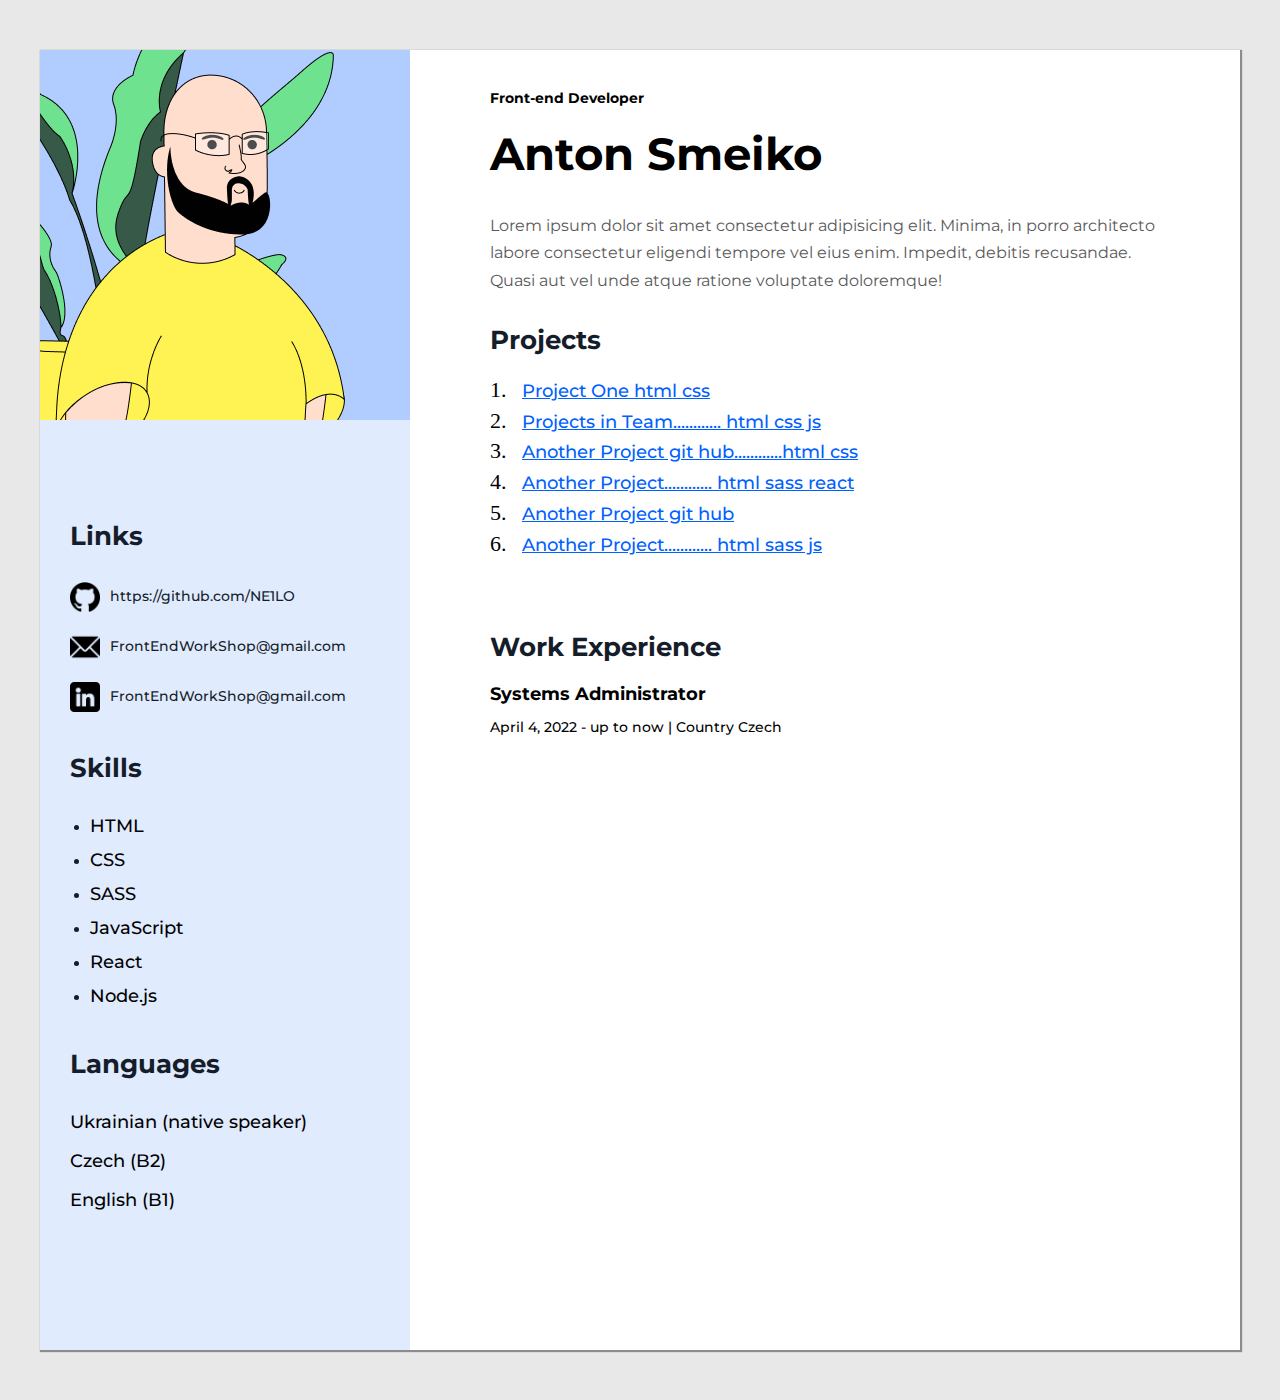
==== index.html @ 7944eb45 "remove folder" ====
<!DOCTYPE html>
<html lang="en">
  <head>
    <meta charset="UTF-8" />
    <meta name="viewport" content="width=device-width, initial-scale=1.0" />
    <title>Document</title>
    <link rel="preconnect" href="https://fonts.googleapis.com" />
    <link rel="preconnect" href="https://fonts.gstatic.com" crossorigin />
    <link
      href="https://fonts.googleapis.com/css2?family=Montserrat:wght@400;500;700&display=swap"
      rel="stylesheet"
    />
    <link rel="stylesheet" href="./css/coomon.css" />
    <link rel="stylesheet" href="./css/style.css" />
    <link rel="stylesheet" href="./css/right-bar.css" />
  </head>
  <body>
    <div class="resume">
      <div class="right-bar-wraper">
        <header class="header">
          <div class="header-content">
            <h4 class="subtitle-header">Front-end Developer</h4>
            <h1 class="title">Anton Smeiko</h1>
            <p class="pharagraph-header">
              Lorem ipsum dolor sit amet consectetur adipisicing elit. Minima,
              in porro architecto labore consectetur eligendi tempore vel eius
              enim. Impedit, debitis recusandae. Quasi aut vel unde atque
              ratione voluptate doloremque!
            </p>
          </div>
        </header>

        <div class="right-bar">
          <section class="projects">
            <h3 class="subtitle-text-right">Projects</h3>
            <ol class="ordered-list">
              <li class="ordered-list-item">
                <a class="ordered-list-item-link" href="#"
                  >Project One html css</a
                >
              </li>
              <li class="ordered-list-item">
                <a class="ordered-list-item-link" href="#"
                  >Projects in Team............ html css js</a
                >
              </li>
              <li class="ordered-list-item">
                <a class="ordered-list-item-link" href="#"
                  >Another Project git hub............html css</a
                >
              </li>
              <li class="ordered-list-item">
                <a class="ordered-list-item-link" href="#"
                  >Another Project............ html sass react</a
                >
              </li>
              <li class="ordered-list-item">
                <a class="ordered-list-item-link" href="#"
                  >Another Project git hub</a
                >
              </li>
              <li class="ordered-list-item">
                <a class="ordered-list-item-link" href="#"
                  >Another Project............ html sass js</a
                >
              </li>
            </ol>
          </section>
          <section class="experience">
            <h3 class="subtitle-text-right">Work Experience</h3>
            <div>
              <h4 class="experience-text">Systems Administrator</h4>
              <p class="pharagraph-experience">
                April 4, 2022 - up to now | Country Czech
              </p>
            </div>
          </section>
        </div>
      </div>

      <div class="left-bar">
        <section class="section-img">
          <img
            width="370"
            height="370"
            src="./img/Frame 1.png"
            alt="My photo"
          />
        </section>
        <div class="left-bar-info">
          <section class="contacts">
            <h3 class="subtitle-text">Links</h3>
            <ul class="contacts-list">
              <li class="contacts-list-item">
                <img
                  width="30"
                  height="30"
                  src="./img/github_733609.png"
                  alt="icon git hub"
                />
                <a
                  class="git-hub-link"
                  href="https://github.com/NE1LO"
                  target="_blank"
                  >https://github.com/NE1LO</a
                >
              </li>

              <li class="contacts-list-item">
                <img
                  width="30"
                  height="30"
                  src="./img/email_542689.png"
                  alt="icon email"
                />
                <a
                  class="email-link"
                  href="
                  emailto:FrontEndWorkShop@gmail.com"
                  >FrontEndWorkShop@gmail.com</a
                >
              </li>

              <li class="contacts-list-item">
                <img
                  width="30"
                  height="30"
                  src="./img/linkedin_3536569.png"
                  alt="icon git hub"
                />
                <a
                  class="linkedin-link"
                  href="mailto:FrontEndWorkShop@gmail.com"
                  target="_blank"
                  >FrontEndWorkShop@gmail.com</a
                >
              </li>
            </ul>
          </section>
          <section class="skills">
            <h3 class="subtitle-text">Skills</h3>
            <ul class="skills-list">
              <li class="skills-list-item">
                <p class="pharagraph">HTML</p>
              </li>
              <li class="skills-list-item">
                <p class="pharagraph">CSS</p>
              </li>
              <li class="skills-list-item">
                <p class="pharagraph">SASS</p>
              </li>
              <li class="skills-list-item">
                <p class="pharagraph">JavaScript</p>
              </li>
              <li class="skills-list-item">
                <p class="pharagraph">React</p>
              </li>
              <li class="skills-list-item">
                <p class="pharagraph">Node.js</p>
              </li>
            </ul>
          </section>
          <section class="lang">
            <h3 class="subtitle-text">Languages</h3>
            <ul class="lang-list">
              <li>
                <p class="pharagraph">Ukrainian (native speaker)</p>
              </li>
              <li>
                <p class="pharagraph">Czech (B2)</p>
              </li>
              <li>
                <p class="pharagraph">English (B1)</p>
              </li>
            </ul>
          </section>
        </div>
      </div>
    </div>
  </body>
</html>
---- css/coomon.css ----
body {
  padding: 0;
  margin: 0;
  background-color: #e8e8e8;
}

h1,
h2,
h3,
h4,
h5,
h6,
p {
  margin-top: 0px;
  margin-bottom: 0px;
}

ul,
ol {
  padding-left: 0px;
  margin-top: 0px;
  margin-bottom: 0px;
  list-style-type: none;
}

img {
  display: block;
}

a {
  text-decoration: none;
}
---- css/style.css ----
.resume {
  background-color: rgba(255, 246, 144, 0.512);
  max-width: 1200px;
  height: 1300px;
  margin: 50px auto;
  display: flex;
  flex-direction: row-reverse;
  box-shadow: 1px 1px 1px 1px rgb(140, 140, 140);
}

/* --------------------------------------------------- */

.left-bar {
  width: 370px;
  display: flex;
  flex-direction: column;
  background: #e0ebfe;
}

/* -----------------------LEFT____BAR-------------------------- */

.left-bar-info {
  padding: 100px 30px;
}

.contacts,
.skills {
  padding-bottom: 40px;
}

.subtitle-text {
  color: #161d2a;
  font-family: Montserrat;
  font-size: 26px;
  font-weight: 700;
  line-height: normal;
  padding-bottom: 30px;
}

.contacts-list {
  display: flex;
  flex-direction: column;
  gap: 20px;
}

.contacts-list-item {
  display: flex;
  align-items: center;
  gap: 10px;
}

.git-hub-link,
.email-link,
.linkedin-link {
  color: #161d2a;
  font-family: Montserrat;
  font-size: 14px;
  font-weight: 500;
  line-height: 171%;
}

.git-hub-link:hover,
.email-link:hover,
.linkedin-link:hover {
  color: blue;
}

/* skills */

.skills-list {
  display: flex;
  flex-direction: column;
  gap: 10px;
}

.skills-list-item {
  list-style-type: disc;
  color: #161d2a;
  margin-left: 20px;
}

.pharagraph {
  color: #000000;
  font-family: Montserrat;
  font-size: 18px;
  font-style: normal;
  font-weight: 500;
  line-height: 24px; /* 171.429% */
}

/* lang */

.lang-list {
  display: flex;
  flex-direction: column;
  gap: 15px;
}
---- css/right-bar.css ----
.right-bar-wraper {
  background-color: #ffffff;
  width: 700px;
  padding: 40px 80px;
}

.subtitle-header {
  color: #000;
  font-family: Montserrat;
  font-size: 14px;
  font-weight: 700;
  line-height: 121%;
  padding-bottom: 20px;
}

.title {
  color: #000;
  font-family: Montserrat;
  font-size: 45px;
  font-weight: 700;
  line-height: 122%;
  padding-bottom: 30px;
}

.subtitle-text-right {
  color: #161d2a;
  font-family: Montserrat;
  font-size: 26px;
  font-weight: 700;
  padding-bottom: 20px;
}

.pharagraph-header {
  color: #595959;
  font-family: Montserrat;
  font-size: 16px;
  font-weight: 400;
  line-height: 171%;
  padding-bottom: 30px;
}

.ordered-list {
  list-style-type: decimal;
  list-style-position: inside;
  padding-bottom: 70px;
}

.ordered-list-item::marker {
  font-size: 22px;
}

.ordered-list-item-link {
  color: #005fff;
  font-family: Montserrat;
  font-size: 18px;
  font-weight: 500;
  line-height: 171%;
  text-decoration-line: underline;
  padding-left: 10px;
}

.experience-text {
  color: #000;
  font-family: Montserrat;
  font-size: 18px;
  font-weight: 700;
  line-height: 125%;
  padding-bottom: 15px;
}

.pharagraph-experience {
  color: #000;
  font-family: Montserrat;
  font-size: 14px;
  font-style: normal;
  font-weight: 500;
  line-height: 15px;
}
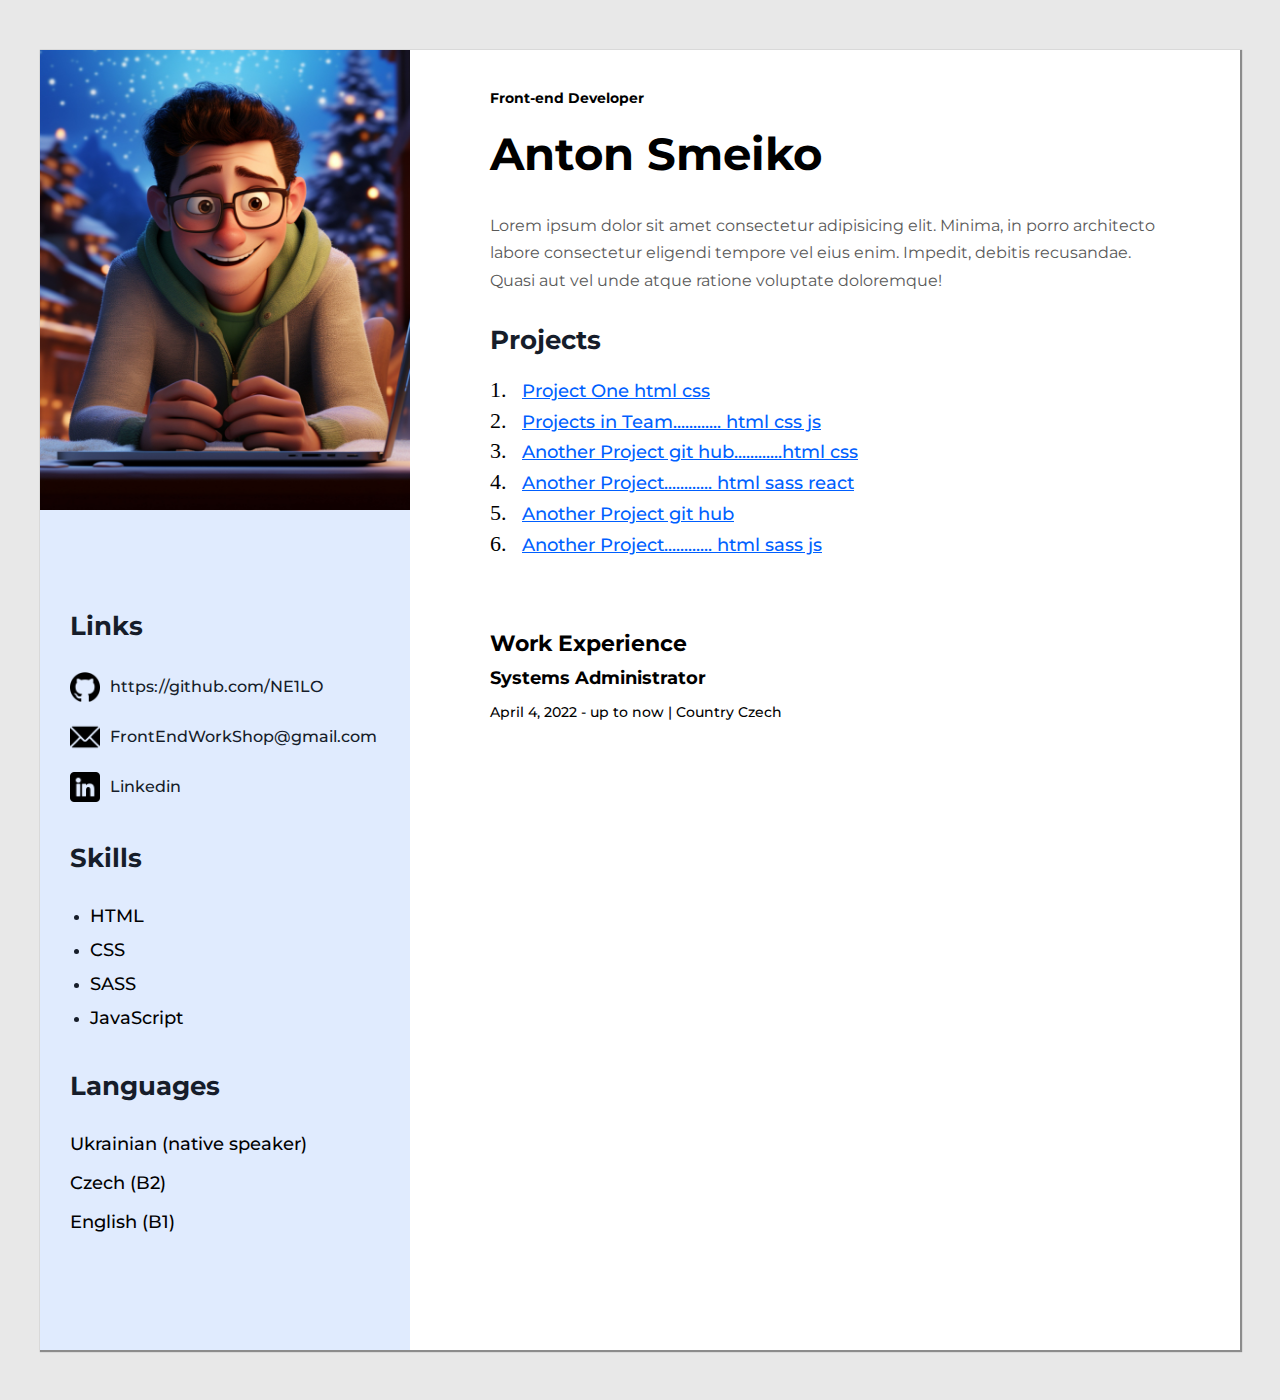
==== commit fcb6a1a4: "update" ====
--- a/index.html
+++ b/index.html
@@ -10,18 +10,16 @@
       href="https://fonts.googleapis.com/css2?family=Montserrat:wght@400;500;700&display=swap"
       rel="stylesheet"
     />
-    <link rel="stylesheet" href="./css/coomon.css" />
     <link rel="stylesheet" href="./css/style.css" />
-    <link rel="stylesheet" href="./css/right-bar.css" />
   </head>
   <body>
     <div class="resume">
-      <div class="right-bar-wraper">
+      <div class="resume__right-bar-wraper">
         <header class="header">
           <div class="header-content">
-            <h4 class="subtitle-header">Front-end Developer</h4>
-            <h1 class="title">Anton Smeiko</h1>
-            <p class="pharagraph-header">
+            <h4 class="header__subtitle">Front-end Developer</h4>
+            <h1 class="header__title">Anton Smeiko</h1>
+            <p class="header__paragraph">
               Lorem ipsum dolor sit amet consectetur adipisicing elit. Minima,
               in porro architecto labore consectetur eligendi tempore vel eius
               enim. Impedit, debitis recusandae. Quasi aut vel unde atque
@@ -32,45 +30,45 @@
 
         <div class="right-bar">
           <section class="projects">
-            <h3 class="subtitle-text-right">Projects</h3>
-            <ol class="ordered-list">
-              <li class="ordered-list-item">
-                <a class="ordered-list-item-link" href="#"
+            <h3 class="projects__subtitle">Projects</h3>
+            <ol class="projects__list">
+              <li class="projects__list-item">
+                <a class="projects__list-item-link" href="#"
                   >Project One html css</a
                 >
               </li>
-              <li class="ordered-list-item">
-                <a class="ordered-list-item-link" href="#"
+              <li class="projects__list-item">
+                <a class="projects__list-item-link" href="#"
                   >Projects in Team............ html css js</a
                 >
               </li>
-              <li class="ordered-list-item">
-                <a class="ordered-list-item-link" href="#"
+              <li class="projects__list-item">
+                <a class="projects__list-item-link" href="#"
                   >Another Project git hub............html css</a
                 >
               </li>
-              <li class="ordered-list-item">
-                <a class="ordered-list-item-link" href="#"
+              <li class="projects__list-item">
+                <a class="projects__list-item-link" href="#"
                   >Another Project............ html sass react</a
                 >
               </li>
-              <li class="ordered-list-item">
-                <a class="ordered-list-item-link" href="#"
+              <li class="projects__list-item">
+                <a class="projects__list-item-link" href="#"
                   >Another Project git hub</a
                 >
               </li>
-              <li class="ordered-list-item">
-                <a class="ordered-list-item-link" href="#"
+              <li class="projects__list-item">
+                <a class="projects__list-item-link" href="#"
                   >Another Project............ html sass js</a
                 >
               </li>
             </ol>
           </section>
           <section class="experience">
-            <h3 class="subtitle-text-right">Work Experience</h3>
+            <h3 class="experience__subtitle">Work Experience</h3>
             <div>
-              <h4 class="experience-text">Systems Administrator</h4>
-              <p class="pharagraph-experience">
+              <h4 class="experience__text">Systems Administrator</h4>
+              <p class="experience__paragraph">
                 April 4, 2022 - up to now | Country Czech
               </p>
             </div>
@@ -79,19 +77,19 @@
       </div>
 
       <div class="left-bar">
-        <section class="section-img">
+        <section class="left-bar__section-img">
           <img
             width="370"
-            height="370"
-            src="./img/Frame 1.png"
+            height="460"
+            src="./img/dev-people.jpg"
             alt="My photo"
           />
         </section>
-        <div class="left-bar-info">
+        <div class="left-bar__info">
           <section class="contacts">
             <h3 class="subtitle-text">Links</h3>
-            <ul class="contacts-list">
-              <li class="contacts-list-item">
+            <ul class="contacts__list">
+              <li class="contacts__list-item">
                 <img
                   width="30"
                   height="30"
@@ -99,14 +97,14 @@
                   alt="icon git hub"
                 />
                 <a
-                  class="git-hub-link"
+                  class="contacts__git-hub-link"
                   href="https://github.com/NE1LO"
                   target="_blank"
                   >https://github.com/NE1LO</a
                 >
               </li>
 
-              <li class="contacts-list-item">
+              <li class="contacts__list-item">
                 <img
                   width="30"
                   height="30"
@@ -114,14 +112,14 @@
                   alt="icon email"
                 />
                 <a
-                  class="email-link"
+                  class="contacts__email-link"
                   href="
-                  emailto:FrontEndWorkShop@gmail.com"
+                  mailto:FrontEndWorkShop@gmail.com"
                   >FrontEndWorkShop@gmail.com</a
                 >
               </li>
 
-              <li class="contacts-list-item">
+              <li class="contacts__list-item">
                 <img
                   width="30"
                   height="30"
@@ -129,40 +127,40 @@
                   alt="icon git hub"
                 />
                 <a
-                  class="linkedin-link"
+                  class="contacts__linkedin-link"
                   href="mailto:FrontEndWorkShop@gmail.com"
                   target="_blank"
-                  >FrontEndWorkShop@gmail.com</a
+                  >Linkedin</a
                 >
               </li>
             </ul>
           </section>
           <section class="skills">
             <h3 class="subtitle-text">Skills</h3>
-            <ul class="skills-list">
-              <li class="skills-list-item">
+            <ul class="skills__list">
+              <li class="skills__list-item">
                 <p class="pharagraph">HTML</p>
               </li>
-              <li class="skills-list-item">
+              <li class="skills__list-item">
                 <p class="pharagraph">CSS</p>
               </li>
-              <li class="skills-list-item">
+              <li class="skills__list-item">
                 <p class="pharagraph">SASS</p>
               </li>
-              <li class="skills-list-item">
+              <li class="skills__list-item">
                 <p class="pharagraph">JavaScript</p>
               </li>
-              <li class="skills-list-item">
+              <!-- <li class="skills__list-item">
+                <p class="pharagraph">TypeScript</p>
+              </li>
+              <li class="skills__list-item">
                 <p class="pharagraph">React</p>
-              </li>
-              <li class="skills-list-item">
-                <p class="pharagraph">Node.js</p>
-              </li>
+              </li> -->
             </ul>
           </section>
           <section class="lang">
             <h3 class="subtitle-text">Languages</h3>
-            <ul class="lang-list">
+            <ul class="lang__list">
               <li>
                 <p class="pharagraph">Ukrainian (native speaker)</p>
               </li>
--- a/css/style.css
+++ b/css/style.css
@@ -1,3 +1,7 @@
+@import url(./coomon.css);
+@import url(./left-bar.css);
+@import url(./right-bar.css);
+
 .resume {
   background-color: rgba(255, 246, 144, 0.512);
   max-width: 1200px;
@@ -7,91 +11,3 @@
   flex-direction: row-reverse;
   box-shadow: 1px 1px 1px 1px rgb(140, 140, 140);
 }
-
-/* --------------------------------------------------- */
-
-.left-bar {
-  width: 370px;
-  display: flex;
-  flex-direction: column;
-  background: #e0ebfe;
-}
-
-/* -----------------------LEFT____BAR-------------------------- */
-
-.left-bar-info {
-  padding: 100px 30px;
-}
-
-.contacts,
-.skills {
-  padding-bottom: 40px;
-}
-
-.subtitle-text {
-  color: #161d2a;
-  font-family: Montserrat;
-  font-size: 26px;
-  font-weight: 700;
-  line-height: normal;
-  padding-bottom: 30px;
-}
-
-.contacts-list {
-  display: flex;
-  flex-direction: column;
-  gap: 20px;
-}
-
-.contacts-list-item {
-  display: flex;
-  align-items: center;
-  gap: 10px;
-}
-
-.git-hub-link,
-.email-link,
-.linkedin-link {
-  color: #161d2a;
-  font-family: Montserrat;
-  font-size: 14px;
-  font-weight: 500;
-  line-height: 171%;
-}
-
-.git-hub-link:hover,
-.email-link:hover,
-.linkedin-link:hover {
-  color: blue;
-}
-
-/* skills */
-
-.skills-list {
-  display: flex;
-  flex-direction: column;
-  gap: 10px;
-}
-
-.skills-list-item {
-  list-style-type: disc;
-  color: #161d2a;
-  margin-left: 20px;
-}
-
-.pharagraph {
-  color: #000000;
-  font-family: Montserrat;
-  font-size: 18px;
-  font-style: normal;
-  font-weight: 500;
-  line-height: 24px; /* 171.429% */
-}
-
-/* lang */
-
-.lang-list {
-  display: flex;
-  flex-direction: column;
-  gap: 15px;
-}
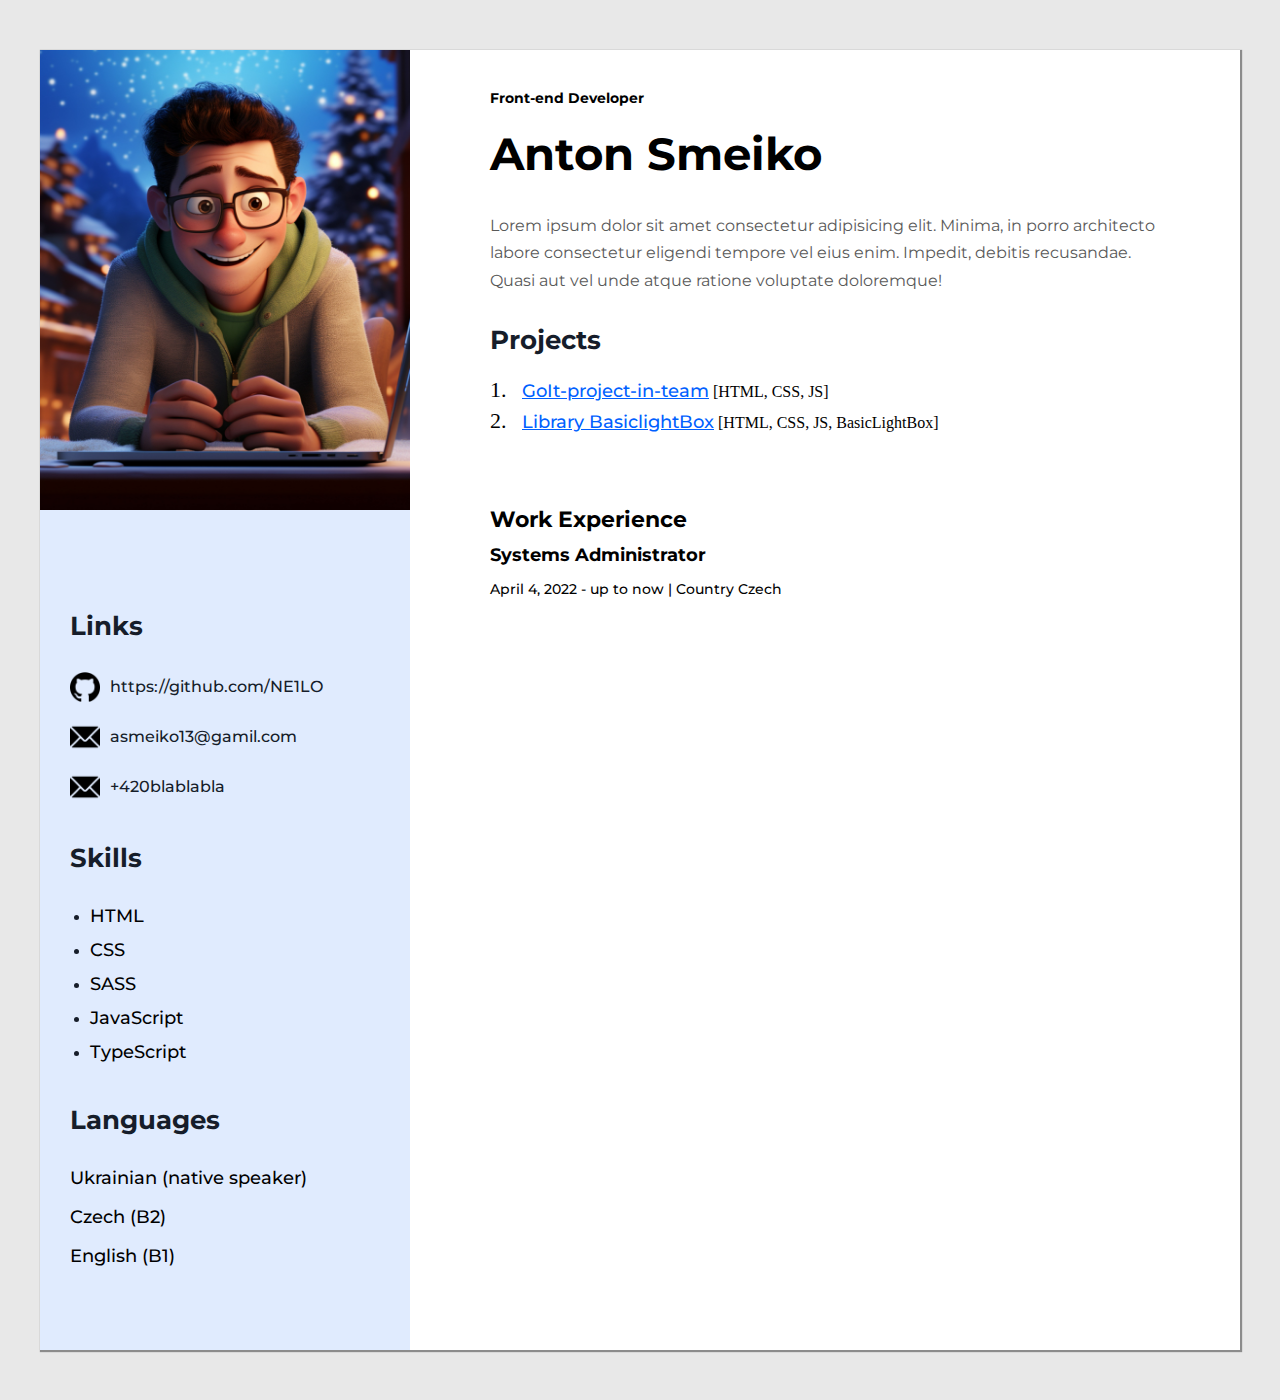
==== commit e849b297: "update" ====
--- a/index.html
+++ b/index.html
@@ -33,34 +33,22 @@
             <h3 class="projects__subtitle">Projects</h3>
             <ol class="projects__list">
               <li class="projects__list-item">
-                <a class="projects__list-item-link" href="#"
-                  >Project One html css</a
+                <a
+                  class="projects__list-item-link"
+                  href="https://github.com/01eksandr0/team-project-01"
+                  target="_blank"
+                  >GoIt-project-in-team</a
                 >
+                [HTML, CSS, JS]
               </li>
               <li class="projects__list-item">
-                <a class="projects__list-item-link" href="#"
-                  >Projects in Team............ html css js</a
+                <a
+                  class="projects__list-item-link"
+                  href="https://github.com/NE1LO/goit-js-hw-08"
+                  target="_blank"
+                  >Library BasiclightBox</a
                 >
-              </li>
-              <li class="projects__list-item">
-                <a class="projects__list-item-link" href="#"
-                  >Another Project git hub............html css</a
-                >
-              </li>
-              <li class="projects__list-item">
-                <a class="projects__list-item-link" href="#"
-                  >Another Project............ html sass react</a
-                >
-              </li>
-              <li class="projects__list-item">
-                <a class="projects__list-item-link" href="#"
-                  >Another Project git hub</a
-                >
-              </li>
-              <li class="projects__list-item">
-                <a class="projects__list-item-link" href="#"
-                  >Another Project............ html sass js</a
-                >
+                [HTML, CSS, JS, BasicLightBox]
               </li>
             </ol>
           </section>
@@ -115,11 +103,20 @@
                   class="contacts__email-link"
                   href="
                   mailto:FrontEndWorkShop@gmail.com"
-                  >FrontEndWorkShop@gmail.com</a
+                  >asmeiko13@gamil.com</a
                 >
               </li>
+              <li class="contacts__list-item">
+                <img
+                  width="30"
+                  height="30"
+                  src="./img/email_542689.png"
+                  alt="icon email"
+                />
+                <a class="contacts__Phone-link" href="tel:+">+420blablabla</a>
+              </li>
 
-              <li class="contacts__list-item">
+              <!-- <li class="contacts__list-item">
                 <img
                   width="30"
                   height="30"
@@ -132,7 +129,7 @@
                   target="_blank"
                   >Linkedin</a
                 >
-              </li>
+              </li> -->
             </ul>
           </section>
           <section class="skills">
@@ -150,10 +147,10 @@
               <li class="skills__list-item">
                 <p class="pharagraph">JavaScript</p>
               </li>
-              <!-- <li class="skills__list-item">
+              <li class="skills__list-item">
                 <p class="pharagraph">TypeScript</p>
               </li>
-              <li class="skills__list-item">
+              <!-- <li class="skills__list-item">
                 <p class="pharagraph">React</p>
               </li> -->
             </ul>
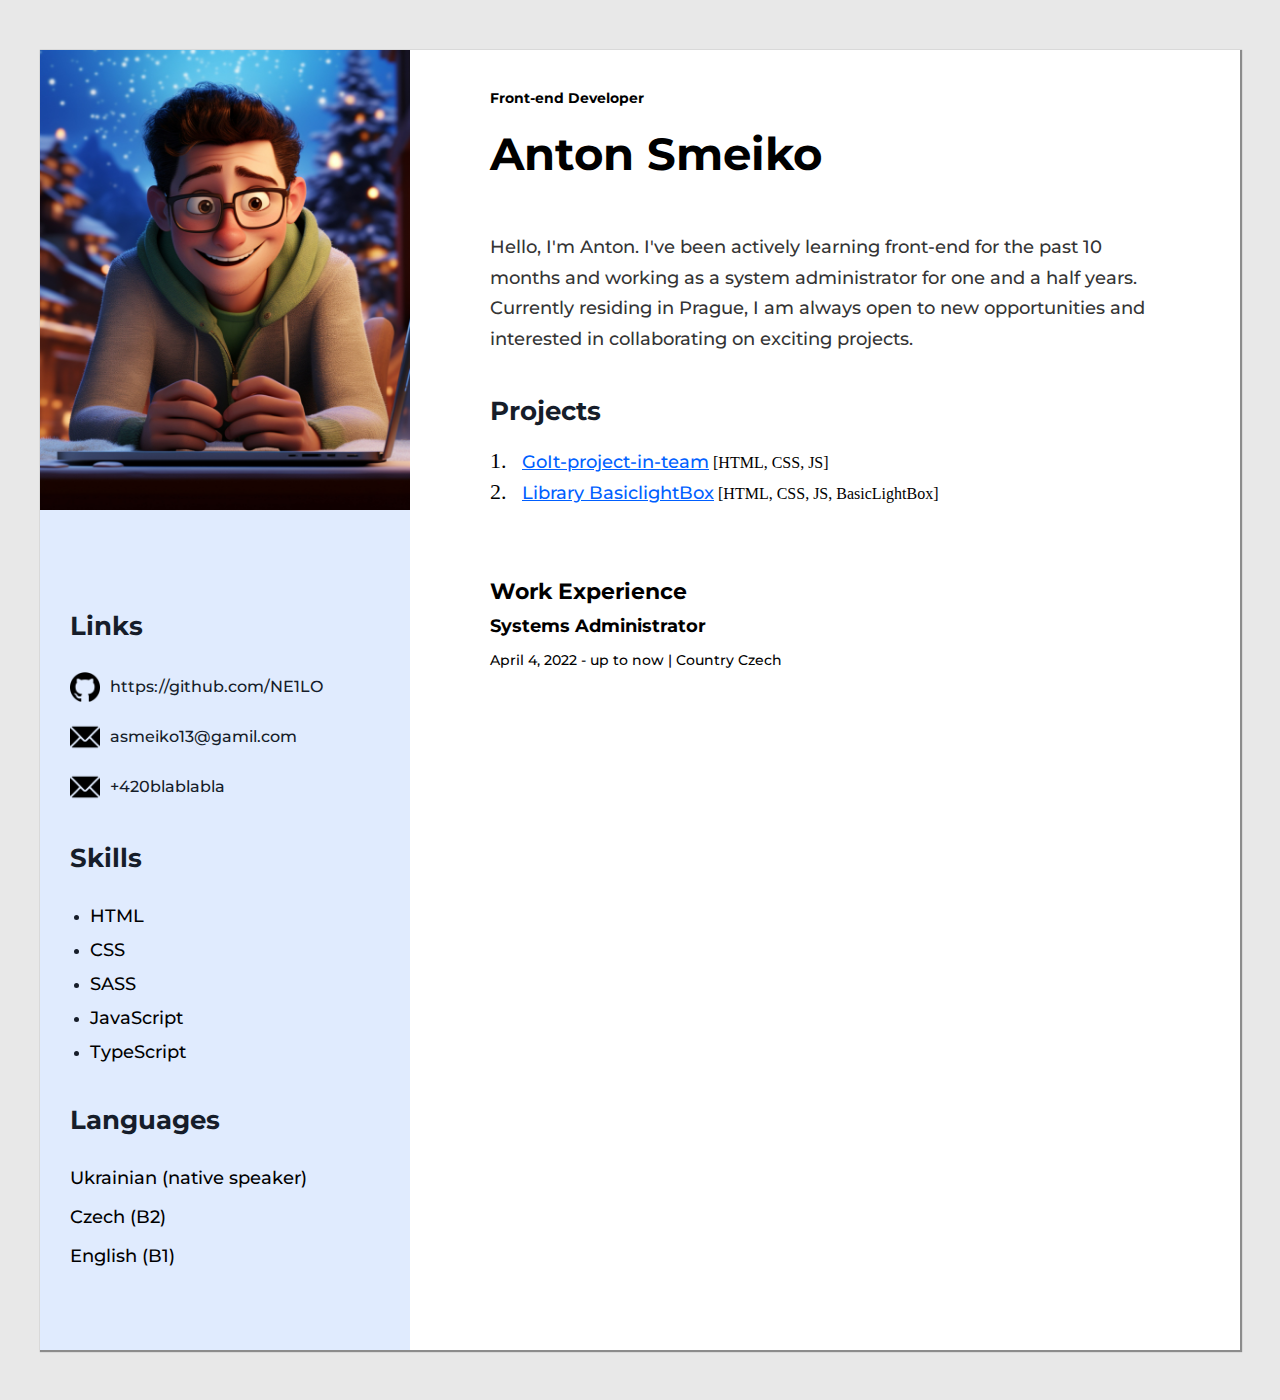
==== commit 3a9647fb: "update" ====
--- a/index.html
+++ b/index.html
@@ -20,10 +20,11 @@
             <h4 class="header__subtitle">Front-end Developer</h4>
             <h1 class="header__title">Anton Smeiko</h1>
             <p class="header__paragraph">
-              Lorem ipsum dolor sit amet consectetur adipisicing elit. Minima,
-              in porro architecto labore consectetur eligendi tempore vel eius
-              enim. Impedit, debitis recusandae. Quasi aut vel unde atque
-              ratione voluptate doloremque!
+              Hello, I'm Anton. I've been actively learning front-end for the
+              past 10 months and working as a system administrator for one and a
+              half years. Currently residing in Prague, I am always open to new
+              opportunities and interested in collaborating on exciting
+              projects.
             </p>
           </div>
         </header>
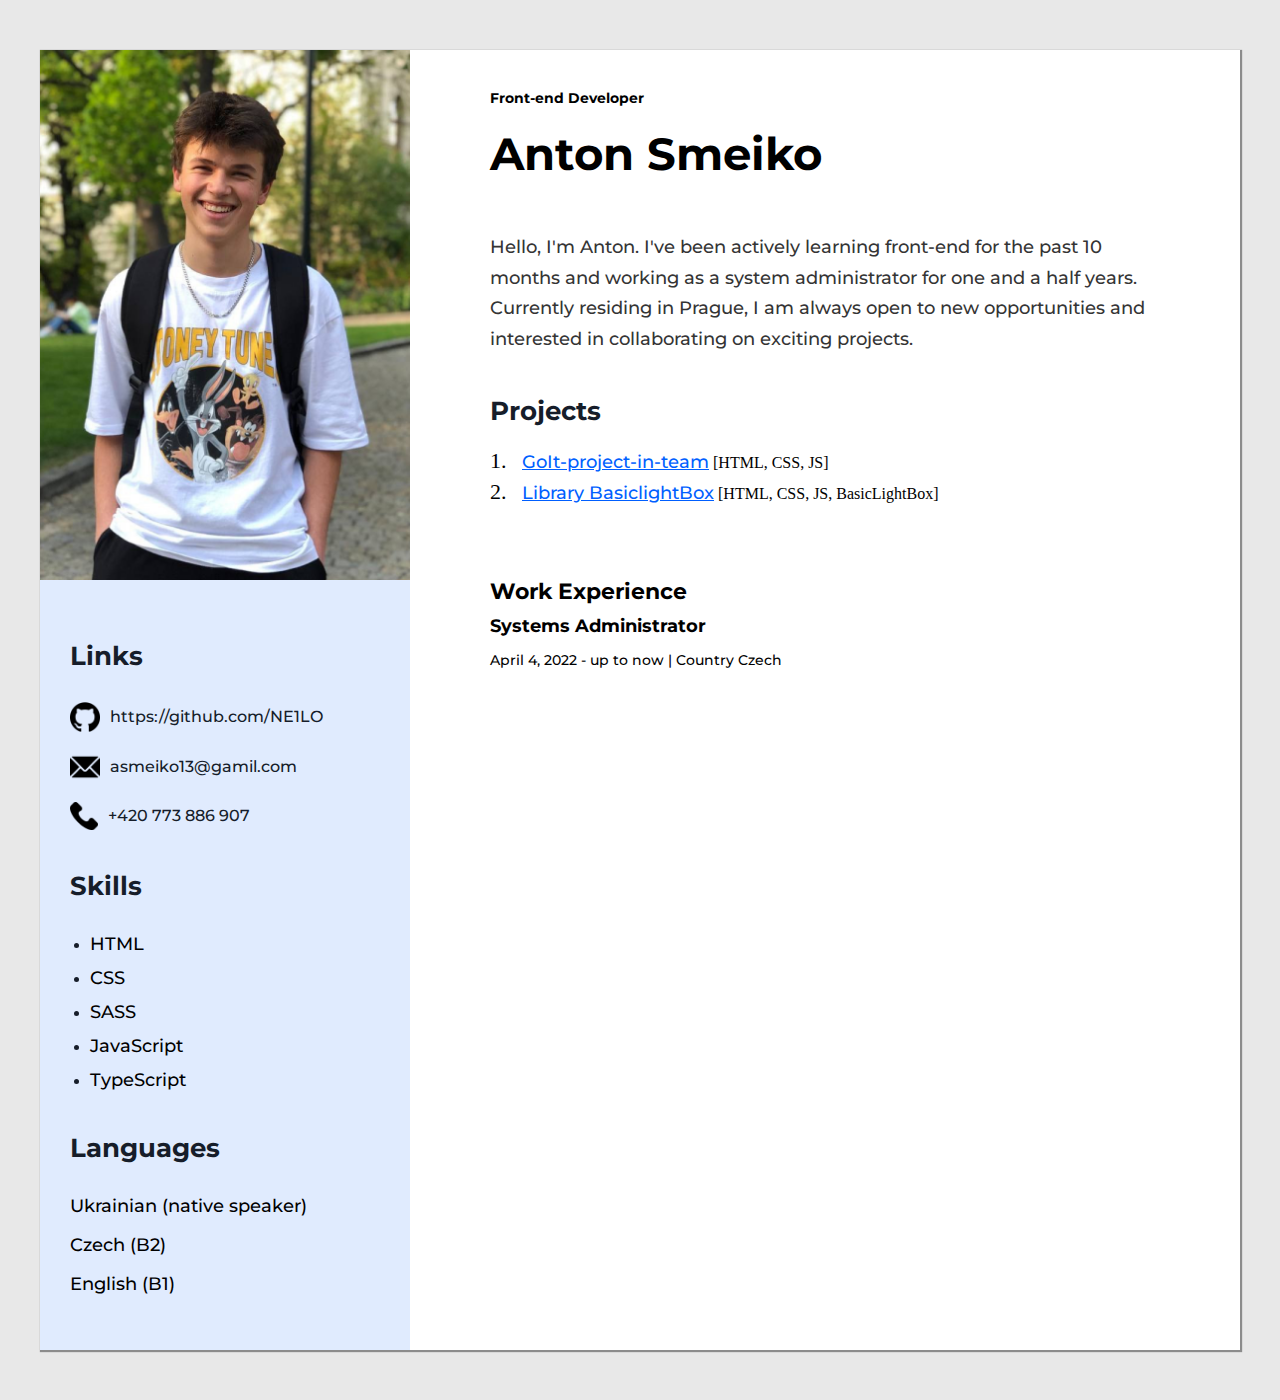
==== commit ab9bf20b: "update" ====
--- a/index.html
+++ b/index.html
@@ -69,8 +69,8 @@
         <section class="left-bar__section-img">
           <img
             width="370"
-            height="460"
-            src="./img/dev-people.jpg"
+            height="530"
+            src="./img/my-photo-2.png"
             alt="My photo"
           />
         </section>
@@ -109,12 +109,14 @@
               </li>
               <li class="contacts__list-item">
                 <img
-                  width="30"
-                  height="30"
-                  src="./img/email_542689.png"
+                  width="28"
+                  height="28"
+                  src="./img/phone-call.png"
                   alt="icon email"
                 />
-                <a class="contacts__Phone-link" href="tel:+">+420blablabla</a>
+                <a class="contacts__Phone-link" href="tel:+"
+                  >+420 773 886 907</a
+                >
               </li>
 
               <!-- <li class="contacts__list-item">
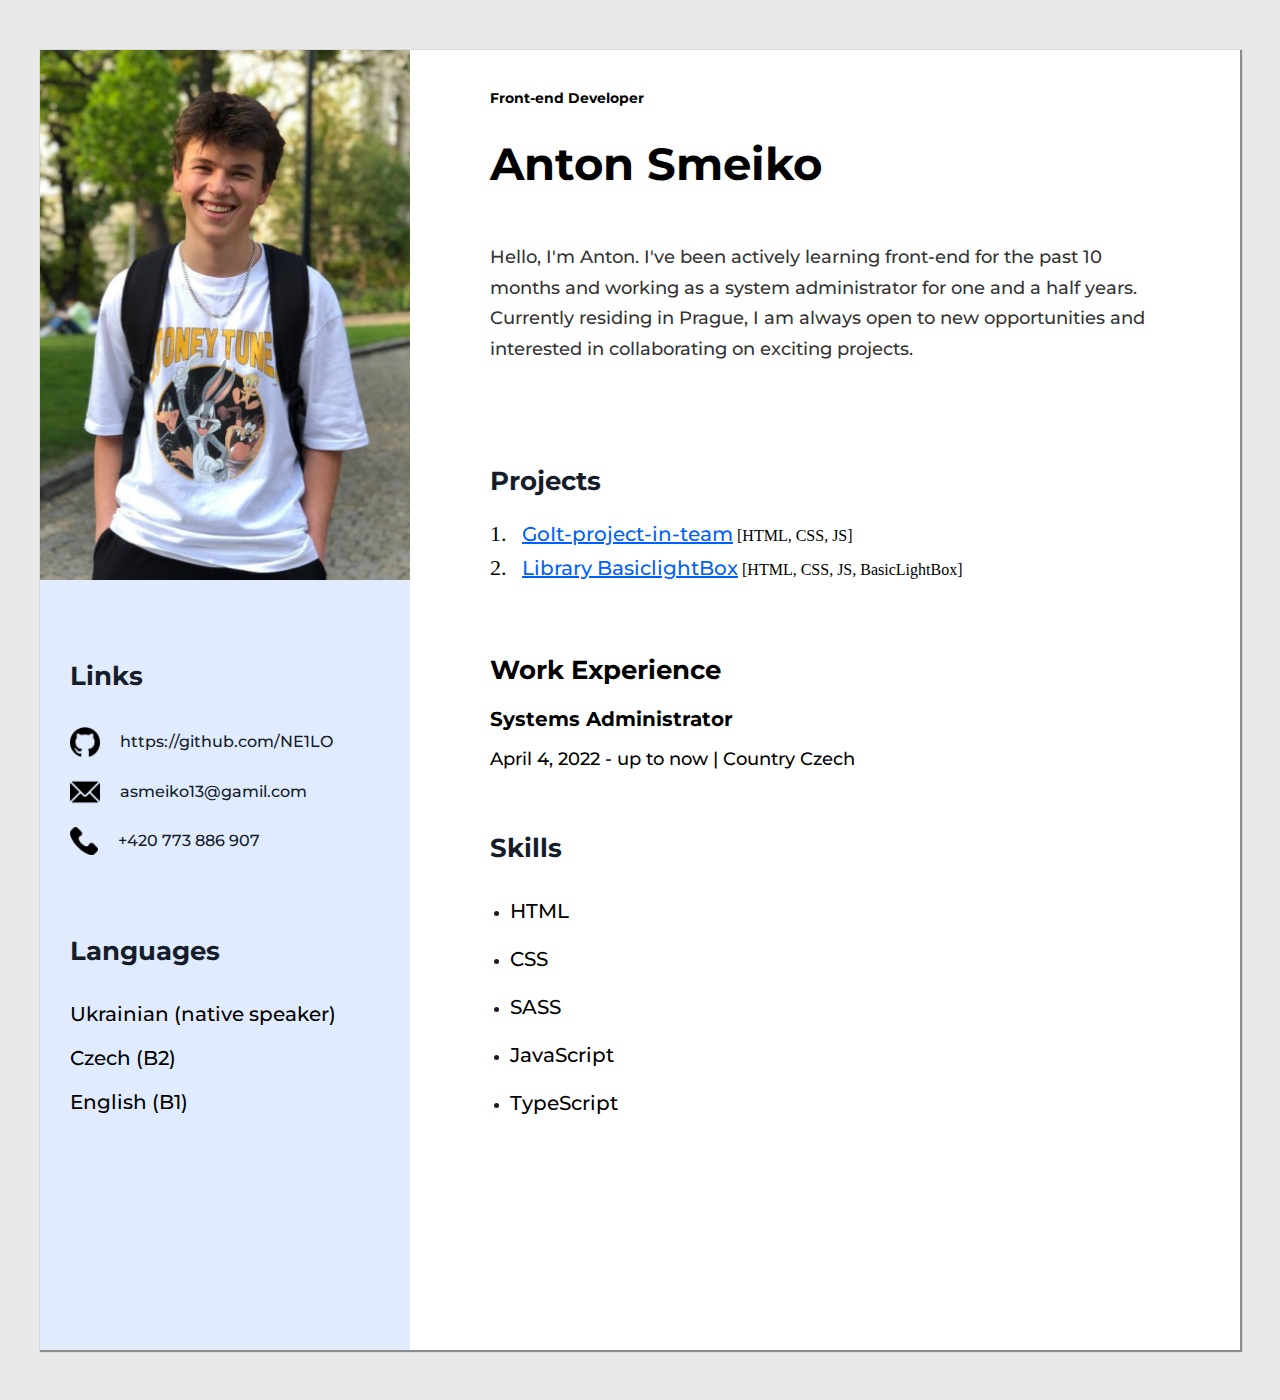
==== commit 1d05b2c7: "update" ====
--- a/index.html
+++ b/index.html
@@ -61,6 +61,29 @@
                 April 4, 2022 - up to now | Country Czech
               </p>
             </div>
+          </section>
+          <section class="skills">
+            <h3 class="subtitle-text">Skills</h3>
+            <ul class="skills__list">
+              <li class="skills__list-item">
+                <p class="pharagraph">HTML</p>
+              </li>
+              <li class="skills__list-item">
+                <p class="pharagraph">CSS</p>
+              </li>
+              <li class="skills__list-item">
+                <p class="pharagraph">SASS</p>
+              </li>
+              <li class="skills__list-item">
+                <p class="pharagraph">JavaScript</p>
+              </li>
+              <li class="skills__list-item">
+                <p class="pharagraph">TypeScript</p>
+              </li>
+              <!-- <li class="skills__list-item">
+                <p class="pharagraph">React</p>
+              </li> -->
+            </ul>
           </section>
         </div>
       </div>
@@ -135,29 +158,7 @@
               </li> -->
             </ul>
           </section>
-          <section class="skills">
-            <h3 class="subtitle-text">Skills</h3>
-            <ul class="skills__list">
-              <li class="skills__list-item">
-                <p class="pharagraph">HTML</p>
-              </li>
-              <li class="skills__list-item">
-                <p class="pharagraph">CSS</p>
-              </li>
-              <li class="skills__list-item">
-                <p class="pharagraph">SASS</p>
-              </li>
-              <li class="skills__list-item">
-                <p class="pharagraph">JavaScript</p>
-              </li>
-              <li class="skills__list-item">
-                <p class="pharagraph">TypeScript</p>
-              </li>
-              <!-- <li class="skills__list-item">
-                <p class="pharagraph">React</p>
-              </li> -->
-            </ul>
-          </section>
+
           <section class="lang">
             <h3 class="subtitle-text">Languages</h3>
             <ul class="lang__list">
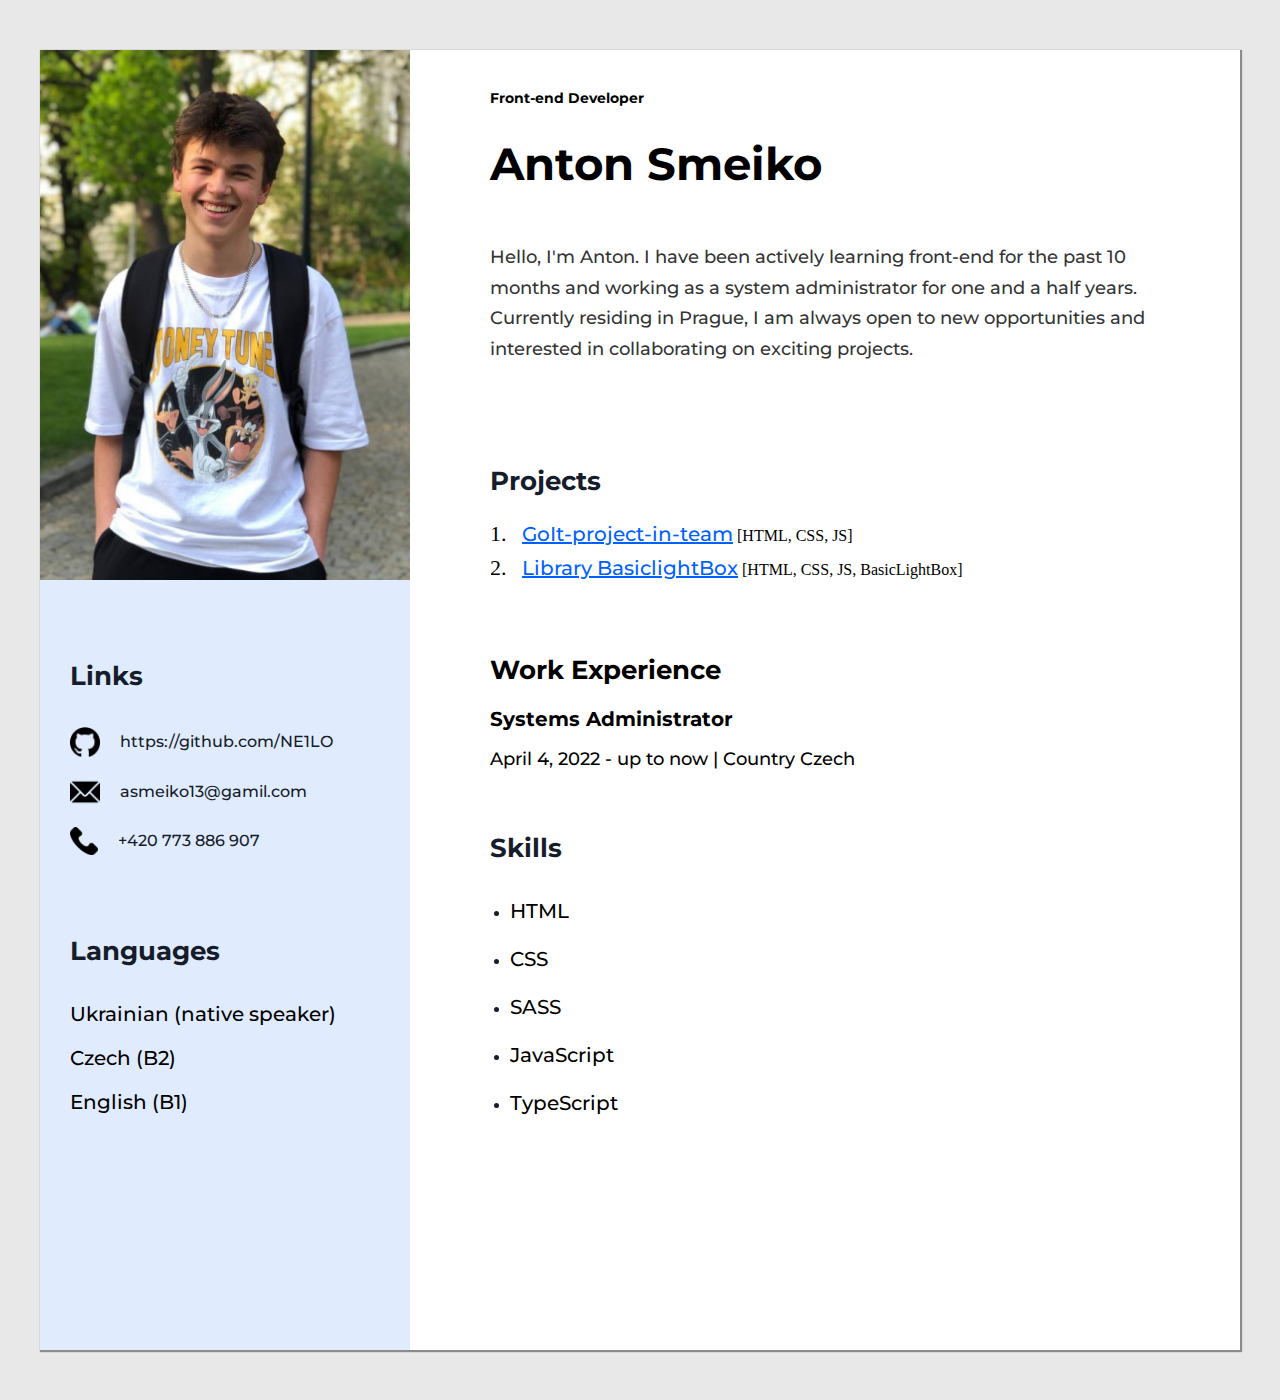
==== commit 14f7d51c: "update" ====
--- a/index.html
+++ b/index.html
@@ -20,7 +20,7 @@
             <h4 class="header__subtitle">Front-end Developer</h4>
             <h1 class="header__title">Anton Smeiko</h1>
             <p class="header__paragraph">
-              Hello, I'm Anton. I've been actively learning front-end for the
+              Hello, I'm Anton. I have been actively learning front-end for the
               past 10 months and working as a system administrator for one and a
               half years. Currently residing in Prague, I am always open to new
               opportunities and interested in collaborating on exciting
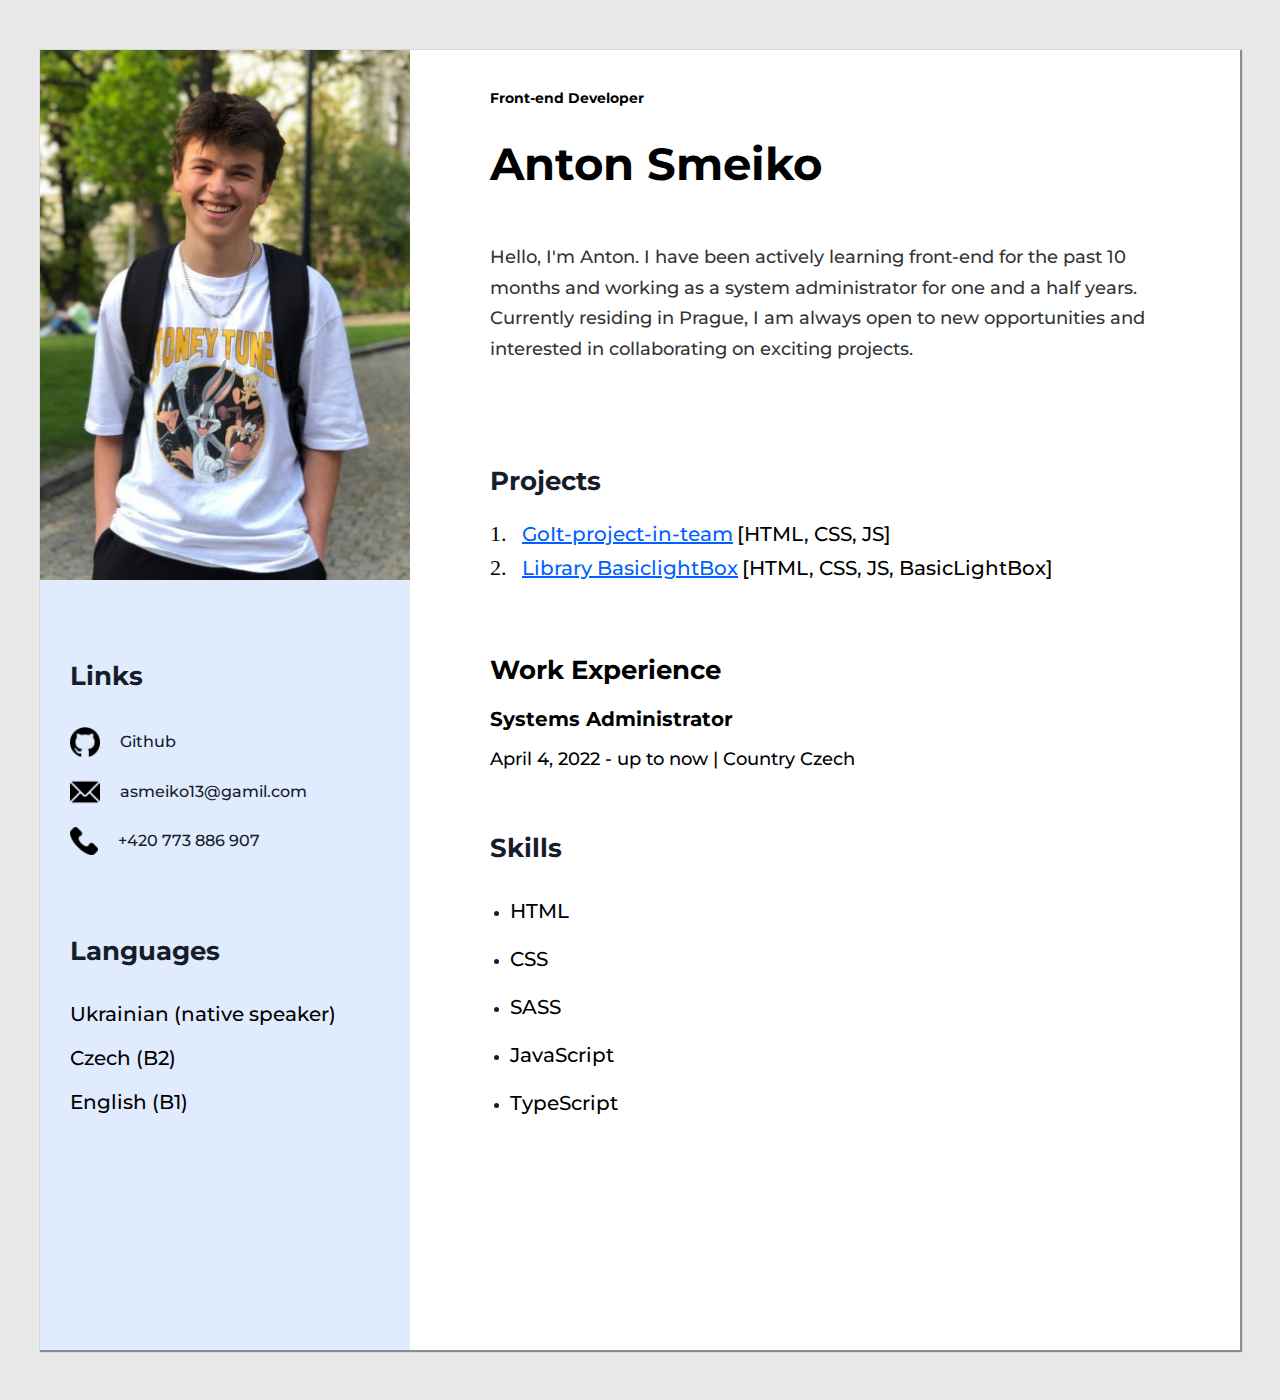
==== commit b7b066ab: "Update index.html" ====
--- a/index.html
+++ b/index.html
@@ -40,7 +40,7 @@
                   target="_blank"
                   >GoIt-project-in-team</a
                 >
-                [HTML, CSS, JS]
+                <span class="pharagraph">[HTML, CSS, JS]</span>
               </li>
               <li class="projects__list-item">
                 <a
@@ -49,7 +49,7 @@
                   target="_blank"
                   >Library BasiclightBox</a
                 >
-                [HTML, CSS, JS, BasicLightBox]
+                <span class="pharagraph">[HTML, CSS, JS, BasicLightBox]</span>
               </li>
             </ol>
           </section>
@@ -112,7 +112,7 @@
                   class="contacts__git-hub-link"
                   href="https://github.com/NE1LO"
                   target="_blank"
-                  >https://github.com/NE1LO</a
+                  >Github</a
                 >
               </li>
 
